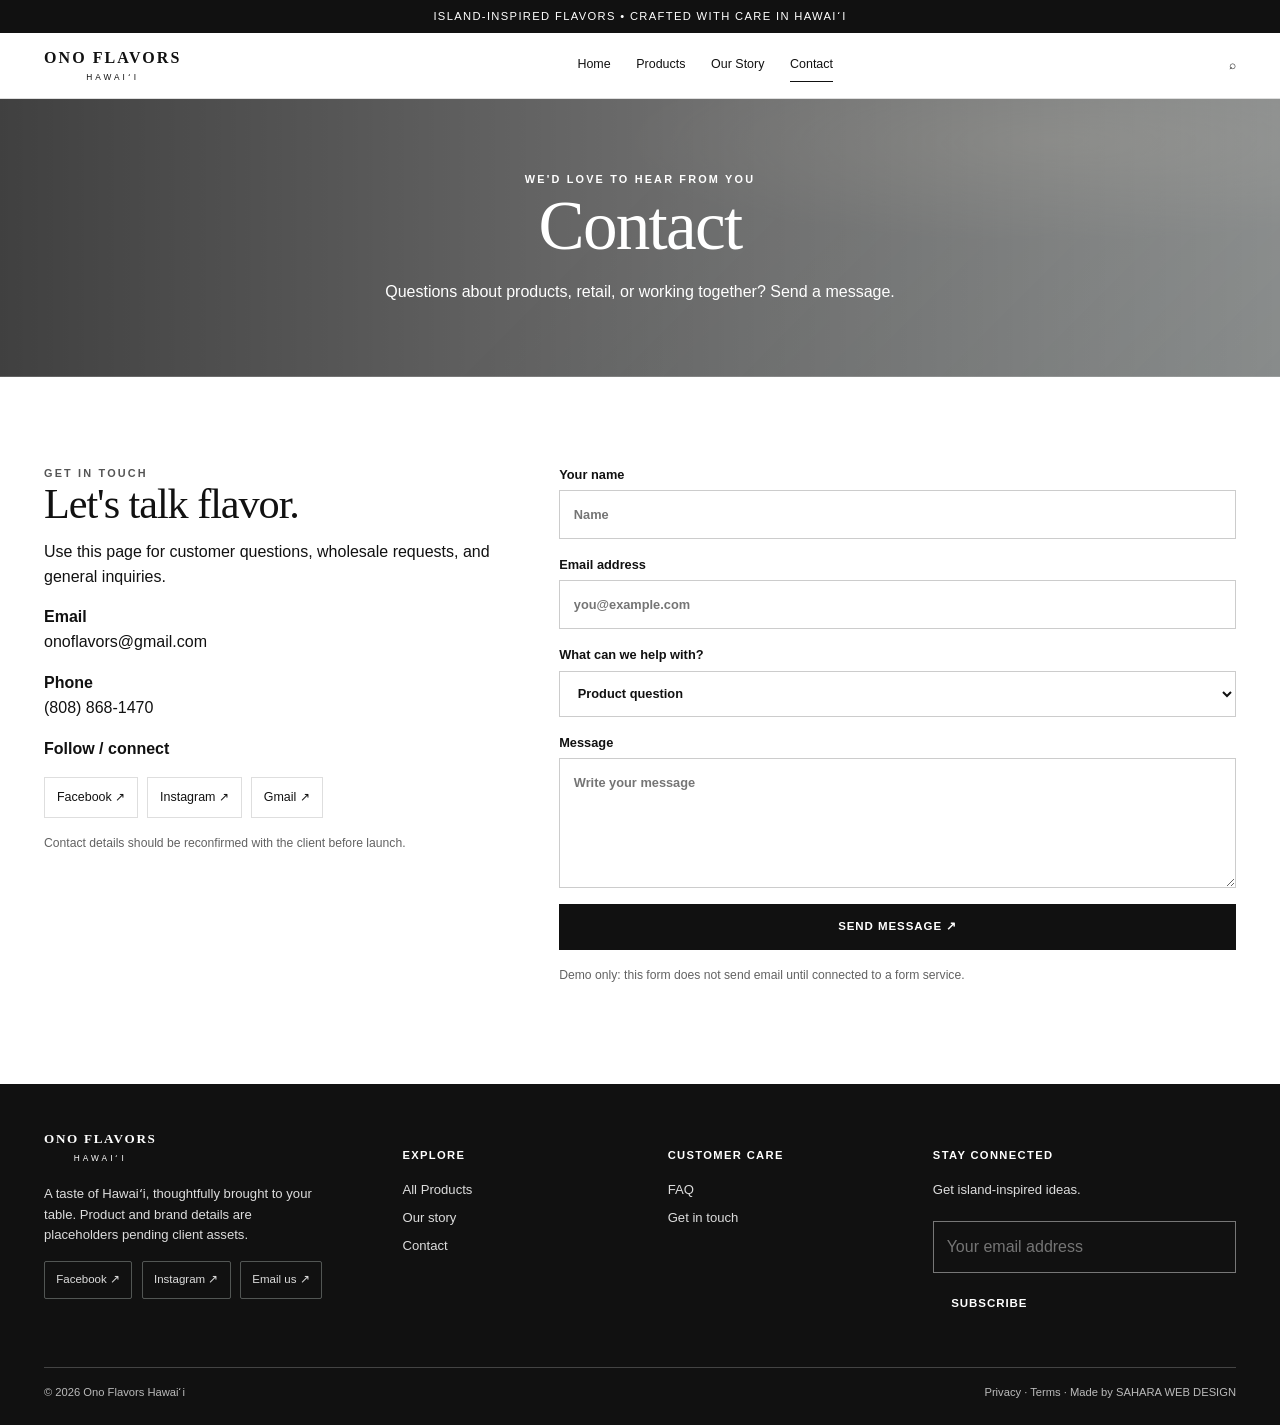
==== contact.html @ c67eb8cb "Add files via upload" ====
<!doctype html><html lang="en"><head><meta charset="utf-8"><meta name="viewport" content="width=device-width,initial-scale=1"><meta name="description" content="Ono Flavors Hawaiʻi — island-inspired salts, seasonings, and recipes."><title>Contact | Ono Flavors Hawaiʻi</title><link rel="stylesheet" href="assets/styles.css"></head><body>
<div class="announcement">Island-inspired flavors • Crafted with care in Hawaiʻi</div>
<header class="header"><nav class="nav" aria-label="Main navigation">
<button class="icon-button menu-toggle" data-menu-toggle aria-label="Open menu" aria-expanded="false">☰</button>
<a class="logo" href="index.html" aria-label="Ono Flavors Hawaii home">ONO FLAVORS<small>HAWAIʻI</small></a>
<div class="navlinks" data-nav-links>
<a href="index.html">Home</a><a href="shop.html">Products</a><a href="story.html">Our Story</a><a class="active" href="contact.html">Contact</a>
</div>
<div class="nav-actions"><a href="shop.html" aria-label="Search products">⌕</a></div>
</nav></header>

<main><section class="page-hero"><div class="eyebrow" style="color:#ffffff">We'd love to hear from you</div><h1 class="serif">Contact</h1><p>Questions about products, retail, or working together? Send a message.</p></section><section class="section"><div class="container"><div class="contact-layout"><div><div class="eyebrow">Get in touch</div><h2 class="serif">Let's talk flavor.</h2><p>Use this page for customer questions, wholesale requests, and general inquiries.</p><p><strong>Email</strong><br><a href="mailto:onoflavors@gmail.com">onoflavors@gmail.com</a></p><p><strong>Phone</strong><br><a href="tel:+18088681470">(808) 868-1470</a></p><p><strong>Follow / connect</strong></p><div class="contact-social"><a href="https://www.facebook.com/search/top?q=Ono%20Flavors%20Hawaii" target="_blank" rel="noopener noreferrer">Facebook ↗</a><a href="https://www.instagram.com/explore/search/keyword/?q=Ono%20Flavors%20Hawaii" target="_blank" rel="noopener noreferrer">Instagram ↗</a><a href="mailto:onoflavors@gmail.com">Gmail ↗</a></div><p class="small-note">Contact details should be reconfirmed with the client before launch.</p></div><form class="form" data-demo-form><div class="notice" data-form-notice role="status"></div><label>Your name<input name="name" required autocomplete="name" placeholder="Name"></label><label>Email address<input name="email" type="email" required autocomplete="email" placeholder="you@example.com"></label><label>What can we help with?<select name="topic"><option>Product question</option><option>Wholesale / retail</option><option>Order support</option><option>Other</option></select></label><label>Message<textarea name="message" required placeholder="Write your message"></textarea></label><button type="submit">Send message ↗</button><p class="small-note">Demo only: this form does not send email until connected to a form service.</p></form></div></div></section></main>

<footer class="footer"><div class="container"><div class="footer-grid">
<div><a class="logo" href="index.html" style="color:#ffffff;display:inline-block">ONO FLAVORS<small>HAWAIʻI</small></a><p style="margin-top:1rem;max-width:270px">A taste of Hawaiʻi, thoughtfully brought to your table. Product and brand details are placeholders pending client assets.</p>
<div class="social-links" aria-label="Social and contact links"><a href="https://www.facebook.com/search/top?q=Ono%20Flavors%20Hawaii" target="_blank" rel="noopener noreferrer">Facebook ↗</a><a href="https://www.instagram.com/explore/search/keyword/?q=Ono%20Flavors%20Hawaii" target="_blank" rel="noopener noreferrer">Instagram ↗</a><a href="mailto:onoflavors@gmail.com">Email us ↗</a></div></div>
<div><h4>Explore</h4><div class="footer-links"><a href="shop.html">All Products</a><a href="story.html">Our story</a><a href="contact.html">Contact</a></div></div>
<div><h4>Customer care</h4><div class="footer-links"><a href="faq.html">FAQ</a><a href="contact.html">Get in touch</a></div></div>
<div><h4>Stay connected</h4><p>Get island-inspired ideas.</p><form data-newsletter><input type="email" required placeholder="Your email address" aria-label="Your email address"><button type="submit">Subscribe</button></form></div>
</div><div class="copyright"><span>© 2026 Ono Flavors Hawaiʻi</span><span>Privacy · Terms · Made by SAHARA WEB DESIGN</span></div></div></footer>
<script src="assets/app.js"></script>
</body></html>
---- assets/styles.css ----
:root{--green:#073d38;--green2:#0b5148;--cream:#f7f4ed;--sand:#e9e1d2;--ink:#18312e;--muted:#667572;--white:#fff;--line:#dedbd2;--serif:Georgia,'Times New Roman',serif;--sans:Arial,Helvetica,sans-serif}
*{box-sizing:border-box}html{scroll-behavior:smooth}body{margin:0;background:var(--cream);color:var(--ink);font-family:var(--sans);line-height:1.55}img{max-width:100%;display:block}a{color:inherit;text-decoration:none}button,input,select,textarea{font:inherit}button,.button{border:0;cursor:pointer;display:inline-flex;align-items:center;justify-content:center;gap:.5rem;background:var(--green);color:white;padding:.85rem 1.15rem;text-transform:uppercase;letter-spacing:.08em;font-size:.72rem;font-weight:700;transition:.2s}button:hover,.button:hover{background:var(--green2);transform:translateY(-1px)}.button.outline{background:transparent;border:1px solid currentColor;color:inherit}.announcement{background:var(--green);color:#fff;text-align:center;padding:.48rem 1rem;font-size:.7rem;letter-spacing:.12em;text-transform:uppercase}.header{position:sticky;top:0;z-index:20;background:rgba(247,244,237,.97);border-bottom:1px solid var(--line);backdrop-filter:blur(10px)}.nav{max-width:1240px;margin:auto;padding:1rem 1.5rem;display:flex;align-items:center;justify-content:space-between;gap:1rem}.logo{font-family:var(--serif);font-size:1rem;letter-spacing:.13em;text-align:center;line-height:1.1;font-weight:bold;color:var(--green);white-space:nowrap}.logo small{display:block;font: .52rem var(--sans);letter-spacing:.36em;margin-top:.35rem}.navlinks{display:flex;gap:1.6rem;align-items:center;font-size:.78rem}.navlinks a{padding:.4rem 0;border-bottom:1px solid transparent}.navlinks a:hover,.navlinks a.active{border-color:var(--green)}.nav-actions{display:flex;gap:.9rem;align-items:center;font-size:.78rem}.icon-button{background:none;color:var(--green);padding:.35rem;letter-spacing:0;transform:none}.icon-button:hover{background:var(--sand);transform:none}.menu-toggle{display:none}.container{max-width:1240px;margin:auto;padding:0 1.5rem}.eyebrow{font-size:.68rem;letter-spacing:.2em;text-transform:uppercase;color:var(--green2);font-weight:bold}.serif{font-family:var(--serif);font-weight:400;line-height:1.1;letter-spacing:-.025em}h1,h2,h3,p{margin-top:0}h1{font-size:clamp(2.6rem,5.4vw,5rem);margin-bottom:1rem}h2{font-size:clamp(2rem,3.3vw,3.2rem);margin-bottom:.75rem}h3{font-size:1.25rem}.lead{font-size:1rem;max-width:34rem;color:#e9f0e8}.section{padding:5.5rem 0}.section-head{text-align:center;max-width:650px;margin:0 auto 2.5rem}.section-head p{color:var(--muted)}.hero{min-height:590px;display:flex;align-items:center;color:white;background:linear-gradient(90deg,rgba(3,35,32,.75),rgba(3,35,32,.08)),url('https://images.unsplash.com/photo-1500375592092-40eb2168fd21?auto=format&fit=crop&w=2000&q=85') center/cover}.hero-inner{max-width:1240px;width:100%;margin:auto;padding:5rem 1.5rem}.hero-copy{max-width:590px}.hero .eyebrow{color:#d7dfb6}.hero p{max-width:400px;margin-bottom:1.6rem}.button-row{display:flex;gap:.75rem;flex-wrap:wrap}.product-grid{display:grid;grid-template-columns:repeat(4,minmax(0,1fr));gap:1.25rem}.product-card{min-width:0}.product-photo{aspect-ratio:1/1.05;background:#e7e3da;display:flex;align-items:center;justify-content:center;overflow:hidden;position:relative}.product-photo img{width:100%;height:100%;object-fit:cover;transition:transform .4s}.product-card:hover .product-photo img{transform:scale(1.04)}.product-photo.placeholder{background:linear-gradient(145deg,#e5dfd1,#f4f0e8)}.jar{width:34%;height:54%;border-radius:13% 13% 10% 10%;background:linear-gradient(90deg,#aaa89f,#d0cdc3 35%,#aaa89f);position:relative;box-shadow:0 12px 24px #0001}.jar:before{content:"";position:absolute;top:-11%;left:12%;width:76%;height:13%;background:#777a72;border-radius:3px}.jar:after{content:"ONO\\A FLAVORS";white-space:pre;text-align:center;position:absolute;left:9%;right:9%;top:36%;padding:.5rem 0;background:#f4eee0;color:#21453d;font:700 clamp(6px,.8vw,11px) var(--serif);letter-spacing:.08em}.product-info{padding:.8rem 0}.product-info h3{font-size:.98rem;margin:0 0 .2rem}.product-info p{font-size:.82rem;color:var(--muted);margin:0 0 .65rem}.price{font-weight:700;font-size:.86rem}.product-info .button{margin-top:.7rem;width:100%;padding:.7rem}.split{display:grid;grid-template-columns:1fr 1fr;min-height:440px}.split-image{background:center/cover;min-height:360px}.split-copy{background:var(--green);color:#fff;padding:clamp(2rem,5vw,5rem);display:flex;flex-direction:column;justify-content:center}.split-copy p{max-width:440px;color:#dfe8df}.category-grid{display:grid;grid-template-columns:repeat(4,1fr);gap:1rem}.category{position:relative;min-height:210px;background:#d9d7cb;overflow:hidden;display:flex;align-items:end;padding:1.2rem;color:white}.category:before{content:"";position:absolute;inset:0;background:linear-gradient(0deg,#082e29c9,transparent 75%),var(--bg);background-size:cover;background-position:center;transition:transform .4s}.category:hover:before{transform:scale(1.04)}.category span{position:relative;font:1.5rem var(--serif)}.banner{padding:4rem 1.5rem;text-align:center;color:white;background:linear-gradient(#083b37a8,#083b37a8),url('https://images.unsplash.com/photo-1500375592092-40eb2168fd21?auto=format&fit=crop&w=1800&q=80') center/cover}.banner p{margin:.5rem auto 1.4rem;max-width:600px}.footer{background:#062f2c;color:#f6f1e7;padding:3rem 0 1.5rem}.footer-grid{display:grid;grid-template-columns:1.4fr 1fr 1fr 1.3fr;gap:2rem}.footer h4{font-size:.7rem;letter-spacing:.12em;text-transform:uppercase}.footer a,.footer p{font-size:.82rem;color:#cbd8d0}.footer-links{display:grid;gap:.5rem}.footer input{width:100%;padding:.8rem;border:1px solid #72908a;background:transparent;color:white;margin:.5rem 0}.copyright{border-top:1px solid #365b55;margin-top:2.5rem;padding-top:1rem;display:flex;justify-content:space-between;font-size:.7rem;color:#b9cbc3}.page-hero{padding:4.5rem 1rem;text-align:center;color:white;background:linear-gradient(#083b37a0,#083b37a0),url('https://images.unsplash.com/photo-1470770841072-f978cf4d019e?auto=format&fit=crop&w=1800&q=80') center/cover}.page-hero p{max-width:650px;margin:.5rem auto 0}.shop-layout{display:grid;grid-template-columns:220px 1fr;gap:2rem}.filters{border-right:1px solid var(--line);padding-right:1.4rem}.filters h3{font:1.2rem var(--serif)}.filter-option{display:flex;gap:.55rem;margin:.6rem 0;font-size:.85rem}.shop-toolbar{display:flex;align-items:center;justify-content:space-between;gap:1rem;margin-bottom:1.2rem}.shop-toolbar select{padding:.65rem;border:1px solid var(--line);background:transparent}.product-detail{display:grid;grid-template-columns:1.05fr 1fr;gap:4rem;align-items:start}.detail-image{aspect-ratio:1/1;background:#e7e3da;display:grid;place-items:center}.detail-copy{padding:1rem 0}.detail-copy h1{font-size:clamp(2.2rem,4vw,3.7rem)}.detail-copy .price{font-size:1.2rem}.detail-copy p{color:var(--muted)}.quantity{display:flex;align-items:center;gap:.7rem;margin:1.2rem 0}.quantity button{padding:.55rem .8rem;background:var(--sand);color:var(--green)}.quantity span{min-width:1.5rem;text-align:center}.detail-copy .button{width:100%;margin-bottom:1rem}.trust-list{display:grid;gap:.65rem;font-size:.82rem;margin:1.4rem 0}.tabs{display:flex;gap:1.5rem;border-bottom:1px solid var(--line);margin-top:3rem}.tabs button{background:none;color:var(--muted);padding:.8rem 0;border-bottom:2px solid transparent;letter-spacing:0;text-transform:none}.tabs button.active{border-color:var(--green);color:var(--green)}.story-layout{display:grid;grid-template-columns:1fr 1fr;gap:3rem;align-items:center}.story-image{min-height:480px;background:center/cover url('https://images.unsplash.com/photo-1470770841072-f978cf4d019e?auto=format&fit=crop&w=1200&q=80')}.value-grid{display:grid;grid-template-columns:repeat(3,1fr);gap:1.5rem;text-align:center;margin-top:3rem}.value-grid article{padding:1.5rem;border-top:1px solid var(--line)}.value-grid h3{font-family:var(--serif)}.recipe-grid{display:grid;grid-template-columns:repeat(3,1fr);gap:1.3rem}.recipe-photo{aspect-ratio:4/3;background:center/cover}.recipe-card h3{font:1.4rem var(--serif);margin:.8rem 0 .4rem}.recipe-card p{font-size:.86rem;color:var(--muted)}.contact-layout{display:grid;grid-template-columns:.8fr 1.2fr;gap:4rem}.form{display:grid;gap:1rem}.form label{font-size:.8rem;font-weight:bold}.form input,.form textarea,.form select{display:block;width:100%;margin-top:.35rem;padding:.85rem;border:1px solid var(--line);background:#fffdf8;color:var(--ink)}.form textarea{min-height:130px;resize:vertical}.notice{background:#e6eee5;padding:1rem;margin:1rem 0;color:var(--green);font-size:.9rem;display:none}.cart-empty{text-align:center;padding:4rem 1rem}.cart-table{width:100%;border-collapse:collapse}.cart-table td,.cart-table th{text-align:left;padding:1rem;border-bottom:1px solid var(--line)}.cart-table th{font-size:.7rem;text-transform:uppercase;letter-spacing:.1em}.cart-actions{display:flex;justify-content:space-between;gap:1rem;margin-top:1.5rem}.small-note{font-size:.76rem;color:var(--muted)}.mobile-only{display:none}
@media(max-width:900px){.navlinks{gap:.8rem}.product-grid{grid-template-columns:repeat(2,1fr)}.category-grid{grid-template-columns:repeat(2,1fr)}.footer-grid{grid-template-columns:repeat(2,1fr)}.product-detail{gap:2rem}.shop-layout{grid-template-columns:180px 1fr}.recipe-grid{grid-template-columns:repeat(2,1fr)}}
@media(max-width:680px){.announcement{font-size:.6rem}.nav{padding:.8rem 1rem}.menu-toggle{display:inline-flex}.navlinks{display:none;position:absolute;top:100%;left:0;right:0;background:var(--cream);padding:1rem 1.2rem 1.5rem;border-bottom:1px solid var(--line);flex-direction:column;align-items:stretch;gap:.2rem}.navlinks.open{display:flex}.navlinks a{padding:.75rem 0}.nav-actions{gap:.4rem}.logo{font-size:.85rem}.container{padding:0 1rem}.hero{min-height:590px;background-position:58% center}.hero-inner{padding:4rem 1rem}.lead{font-size:.92rem}.section{padding:3.6rem 0}.section-head{margin-bottom:1.8rem}.product-grid{gap:1rem}.product-info h3{font-size:.88rem}.product-info .button{font-size:.62rem}.split{grid-template-columns:1fr}.split-image{min-height:280px}.split-copy{padding:2.5rem 1.2rem}.category-grid{gap:.65rem}.category{min-height:160px;padding:.8rem}.category span{font-size:1.2rem}.footer-grid{grid-template-columns:1fr 1fr;gap:1.8rem 1rem}.footer-grid>div:first-child,.footer-grid>div:last-child{grid-column:1/-1}.copyright{gap:1rem;flex-direction:column}.page-hero{padding:3.5rem 1rem}.shop-layout{grid-template-columns:1fr}.filters{border-right:0;border-bottom:1px solid var(--line);padding:0 0 1rem}.filter-row{display:flex;flex-wrap:wrap;gap:.5rem 1rem}.filter-option{margin:.2rem 0}.shop-toolbar{align-items:flex-start;flex-direction:column}.product-detail{grid-template-columns:1fr;gap:1rem}.detail-image{max-height:420px}.detail-copy{padding:0}.story-layout,.contact-layout{grid-template-columns:1fr;gap:2rem}.story-image{min-height:300px;order:-1}.value-grid{grid-template-columns:1fr;gap:0}.recipe-grid{grid-template-columns:1fr}.tabs{gap:.9rem;overflow:auto}.tabs button{white-space:nowrap}.cart-table th:nth-child(2),.cart-table td:nth-child(2){display:none}.cart-actions{flex-direction:column}.mobile-only{display:block}.desktop-only{display:none}}


/* October refresh: Hawaiian coastline + natural salt editorial direction */
.page-hero{
  position:relative;isolation:isolate;overflow:hidden;
  background-image:linear-gradient(90deg,rgba(4,43,39,.78),rgba(4,43,39,.48)),url('https://images.unsplash.com/photo-1500375592092-40eb2168fd21?auto=format&fit=crop&w=2000&q=88');
  background-position:center 54%;
}
.page-hero:after{content:"";position:absolute;inset:0;z-index:-1;pointer-events:none;opacity:.28;background:radial-gradient(ellipse at 82% 15%,rgba(238,232,207,.32),transparent 30%),linear-gradient(135deg,transparent 45%,rgba(8,48,43,.3));}
.story-page-hero{padding:5.2rem 1rem 5rem;background-image:linear-gradient(90deg,rgba(3,39,35,.73),rgba(3,39,35,.35)),url('https://images.unsplash.com/photo-1500375592092-40eb2168fd21?auto=format&fit=crop&w=2200&q=90');background-position:center 58%;}
.story-page-hero h1{font-size:clamp(3rem,6.5vw,5.8rem);text-shadow:0 2px 20px rgba(0,0,0,.16)}
.story-image{position:relative;min-height:480px;background-image:linear-gradient(0deg,rgba(4,43,39,.08),rgba(4,43,39,.02)),url('https://images.unsplash.com/photo-1518110925495-5fe2fda0442c?auto=format&fit=crop&w=1400&q=88');background-position:center;background-size:cover;}
.story-image:after{content:"";position:absolute;inset:0;border:1px solid rgba(255,255,255,.28);pointer-events:none}
.social-links{display:flex;flex-wrap:wrap;gap:.6rem;margin-top:1rem}
.social-links a{display:inline-flex;align-items:center;gap:.35rem;border:1px solid rgba(203,216,208,.35);padding:.55rem .7rem;color:#f6f1e7;border-radius:2px;font-size:.72rem;transition:background .2s,border-color .2s}
.social-links a:hover{background:rgba(255,255,255,.08);border-color:#cbd8d0}
.social-note{font-size:.68rem;color:#b9cbc3;display:block;margin-top:.55rem;line-height:1.5}
@media(max-width:680px){
  .story-page-hero{padding:3.6rem 1rem 3.5rem;background-position:57% center}
  .story-page-hero h1{font-size:clamp(2.8rem,13vw,4.2rem)}
  .page-hero p{font-size:.92rem;max-width:32rem}
  .story-image{min-height:270px;order:-1}
  .social-links{gap:.45rem}
  .social-links a{font-size:.68rem;padding:.55rem .6rem}
}

.contact-social{display:flex;flex-wrap:wrap;gap:.55rem;margin:.5rem 0 1rem}.contact-social a{font-size:.78rem;padding:.6rem .75rem;border:1px solid var(--line);color:var(--green)}.contact-social a:hover{background:var(--sand)}

/* Product collection introduction panels */
.intro-grid{display:grid;grid-template-columns:repeat(2,minmax(0,1fr));gap:1rem;margin-top:2rem}.intro-grid article{padding:1.5rem;border:1px solid var(--line);background:rgba(255,255,255,.32)}.intro-grid h3{margin:0 0 .65rem;font-family:Georgia,serif;font-size:1.35rem}.intro-grid p{margin:0;color:var(--muted);line-height:1.7}.collection-intros{padding-bottom:2rem}@media(max-width:650px){.intro-grid{grid-template-columns:1fr}.intro-grid article{padding:1.2rem}}

/* Product collection clarity and consistent card alignment */
.product-collection{margin:0 0 clamp(3rem,6vw,5rem);scroll-margin-top:2rem}
.collection-heading{display:flex;align-items:end;justify-content:space-between;gap:1.5rem;padding:0 0 1.25rem;margin:0 0 1.4rem;border-bottom:1px solid var(--line)}
.collection-heading .eyebrow{margin-bottom:.4rem}
.collection-heading h2{font-size:clamp(1.7rem,2.6vw,2.4rem);margin:0 0 .4rem}
.collection-heading p:not(.eyebrow){margin:0;color:var(--muted);max-width:620px}
.collection-count{white-space:nowrap;color:var(--muted);font-size:.85rem;padding-bottom:.25rem}
.product-collection .product-grid{display:grid;grid-template-columns:repeat(4,minmax(0,1fr));gap:1.5rem;align-items:stretch}
.product-collection .product-card{display:flex;flex-direction:column;height:100%;min-width:0}
.product-collection .product-photo{width:100%;aspect-ratio:1/1;flex-shrink:0}
.product-collection .product-info{display:flex;flex-direction:column;align-items:stretch;flex:1;padding:1rem 0 0}
.product-collection .product-info .eyebrow{min-height:2.4em;line-height:1.3;margin-bottom:.55rem}
.product-collection .product-info h3{min-height:2.6em;line-height:1.3;margin-bottom:.55rem}
.product-collection .product-info>p:not(.eyebrow){flex:1;line-height:1.55;margin-bottom:1rem}
.product-collection .price{margin-top:auto;padding-top:.25rem}
.product-collection .product-info .button{margin-top:.85rem;min-height:3.25rem;display:flex;align-items:center;justify-content:center}
@media(max-width:1100px){.product-collection .product-grid{grid-template-columns:repeat(3,minmax(0,1fr));gap:1.25rem}}
@media(max-width:760px){.shop-layout{grid-template-columns:1fr;gap:1.5rem}.filters{border-right:0;border-bottom:1px solid var(--line);padding:0 0 1.25rem}.filter-row{display:grid;grid-template-columns:repeat(2,minmax(0,1fr));gap:.15rem 1rem}.collection-heading{align-items:flex-start;flex-direction:column;gap:.65rem}.collection-count{padding:0}.product-collection .product-grid{grid-template-columns:repeat(2,minmax(0,1fr));gap:1.25rem 1rem}.product-collection .product-info .eyebrow{font-size:.68rem;min-height:0}.product-collection .product-info h3{font-size:.98rem;min-height:2.5em}.product-collection .product-info>p:not(.eyebrow){font-size:.82rem}.product-collection .product-info .button{font-size:.75rem;padding:.7rem .45rem}}
@media(max-width:420px){.product-collection .product-grid{grid-template-columns:1fr}.product-collection .product-card{display:grid;grid-template-columns:112px minmax(0,1fr);gap:.9rem;align-items:start}.product-collection .product-photo{aspect-ratio:1;width:112px}.product-collection .product-info{padding:0}.product-collection .product-info .eyebrow{min-height:0}.product-collection .product-info h3{min-height:0}.product-collection .product-info>p:not(.eyebrow){font-size:.8rem}.product-collection .product-info .button{min-height:2.8rem}}


/* Approved direction: monochrome brand system with island photography kept natural. */
:root{--green:#111111;--green2:#333333;--cream:#ffffff;--sand:#eeeeee;--ink:#111111;--muted:#626262;--white:#ffffff;--line:#dedede}
body{background:#fff;color:#111}
button,.button{background:#111;color:#fff}
button:hover,.button:hover{background:#333}
.button.outline{background:transparent;color:inherit;border-color:currentColor}
.announcement{background:#111;color:#fff}
.header{background:rgba(255,255,255,.97);border-bottom-color:#dedede}
.logo{color:#111}
.navlinks a:hover,.navlinks a.active{border-color:#111}
.icon-button{color:#111}
.icon-button:hover{background:#eee}
.eyebrow{color:#555}
.hero{background-image:linear-gradient(90deg,rgba(0,0,0,.76),rgba(0,0,0,.15)),url('https://images.unsplash.com/photo-1500375592092-40eb2168fd21?auto=format&fit=crop&w=2000&q=85')}
.hero .eyebrow,.split-copy .eyebrow,.banner .eyebrow{color:#fff!important}
.lead{color:#f1f1f1}
.product-photo.placeholder{background:#f2f2f2;border:1px solid #e3e3e3}
.product-photo.placeholder .jar{display:none}
.product-photo.placeholder:after{content:'PRODUCT PHOTO';font-size:.65rem;letter-spacing:.18em;color:#777}
.split-copy{background:#111;color:#fff}
.split-copy p{color:#e0e0e0}
.category{background:#d8d8d8}
.category:before{background:linear-gradient(0deg,#000c,transparent 75%),var(--bg);background-size:cover;background-position:center;filter:grayscale(100%)}
.banner{background-image:linear-gradient(#0009,#0009),url('https://images.unsplash.com/photo-1500375592092-40eb2168fd21?auto=format&fit=crop&w=1800&q=80')}
.footer{background:#111;color:#fff}
.footer a,.footer p{color:#ddd}
.footer input{border-color:#777;color:#fff}
.copyright{border-color:#444;color:#bbb}
.page-hero,.story-page-hero{background-image:linear-gradient(90deg,rgba(0,0,0,.75),rgba(0,0,0,.42)),url('https://images.unsplash.com/photo-1500375592092-40eb2168fd21?auto=format&fit=crop&w=2000&q=88');filter:none}
.story-image{background-image:linear-gradient(0deg,rgba(0,0,0,.12),rgba(0,0,0,.02)),url('https://images.unsplash.com/photo-1518110925495-5fe2fda0442c?auto=format&fit=crop&w=1400&q=88')}
.intro-grid article{background:#fff;border-color:#ddd}
.contact-social a{color:#111}
.contact-social a:hover{background:#eee}
.form input,.form textarea,.form select{background:#fff;color:#111;border-color:#ccc}
.notice{background:#f0f0f0;color:#111}
.quantity button{background:#eee;color:#111}
.tabs button.active{border-color:#111;color:#111}
.navlinks{color:#111}
@media(max-width:680px){.navlinks{background:#fff}}

/* Product page category navigation — cards remain unchanged. */
.collection-nav{position:sticky;top:72px;z-index:15;background:#fff;border-bottom:1px solid #ddd;border-top:1px solid #eee}
.collection-nav-inner{max-width:1240px;margin:0 auto;padding:.85rem 1.5rem;display:flex;align-items:center;justify-content:center;gap:clamp(1rem,3vw,2.5rem);overflow-x:auto;scrollbar-width:thin}
.collection-nav a{flex:0 0 auto;font-size:.76rem;font-weight:700;letter-spacing:.025em;padding:.35rem 0;border-bottom:2px solid transparent;white-space:nowrap}
.collection-nav a:hover,.collection-nav a:focus-visible{border-color:#111}
.product-listing{padding-top:2.25rem}
.product-collection{scroll-margin-top:140px}
@media(max-width:680px){.collection-nav{top:60px}.collection-nav-inner{justify-content:flex-start;padding:.75rem 1rem;gap:1.35rem}.collection-nav a{font-size:.72rem}.product-listing{padding-top:1.5rem}}

/* Products page hero: restrained black-and-white layout */
.products-hero{background:#fff;color:#111;border-bottom:1px solid #e4e4e4;min-height:590px;display:flex;align-items:center;padding:5rem 1.5rem}
.products-hero-inner{max-width:1240px;margin:0 auto}
.products-hero .eyebrow{color:#555;margin-bottom:.45rem;letter-spacing:.16em;font-size:.75rem;font-weight:700}
.products-hero h1{font-size:clamp(2.6rem,5vw,4.6rem);margin:0 0 .7rem;max-width:800px}
.products-hero p:last-child{max-width:650px;color:#555;margin:0;font-size:1.05rem;line-height:1.7}
@media(max-width:680px){.products-hero{min-height:590px;padding:4rem 1rem}.products-hero h1{font-size:clamp(2.4rem,10vw,3.4rem)}.products-hero p:last-child{font-size:.95rem}}

/* Center product cards within each collection, including collections with fewer items. */
.product-collection .product-grid{grid-template-columns:repeat(auto-fit,minmax(min(100%,240px),260px));justify-content:center;}
@media(max-width:760px){.product-collection .product-grid{grid-template-columns:repeat(2,minmax(0,260px));justify-content:center;}}
@media(max-width:420px){.product-collection .product-grid{grid-template-columns:minmax(0,1fr);justify-content:center;}}

/* Our Story page layout pass: homepage-height hero; client photo to be supplied later. */
.story-page-hero{position:relative;min-height:590px;padding:5rem 1.5rem;display:flex;align-items:center;justify-content:center;text-align:center;color:#111;background:#fff;border-bottom:1px solid #dedede;}
.story-page-hero:after{display:none}
.story-hero-inner{max-width:900px;margin:0 auto}
.story-page-hero .eyebrow{color:#555}
.story-page-hero h1{font-size:clamp(3rem,6.5vw,5.8rem);text-shadow:none;margin-bottom:1rem}
.story-page-hero p{max-width:650px;margin:.5rem auto 0;color:#555;font-size:1.05rem}
.story-image{min-height:480px;background:#f2f2f2;border:1px solid #dedede}
.story-image:after{content:'PHOTO TO BE ADDED';display:flex;align-items:center;justify-content:center;color:#777;font-size:.7rem;letter-spacing:.18em;border:0}
@media(max-width:680px){.story-page-hero{min-height:590px;padding:4rem 1rem}.story-page-hero h1{font-size:clamp(2.8rem,13vw,4.2rem)}.story-page-hero p{font-size:.92rem}.story-image{min-height:300px}}

.story-closing{margin:clamp(3rem,7vw,6rem) auto 0;max-width:760px;text-align:center;padding:clamp(2rem,5vw,4rem) 1.5rem;border-top:1px solid var(--line,#d8d8d8)}.story-closing p{max-width:620px;margin:1rem auto;line-height:1.7}
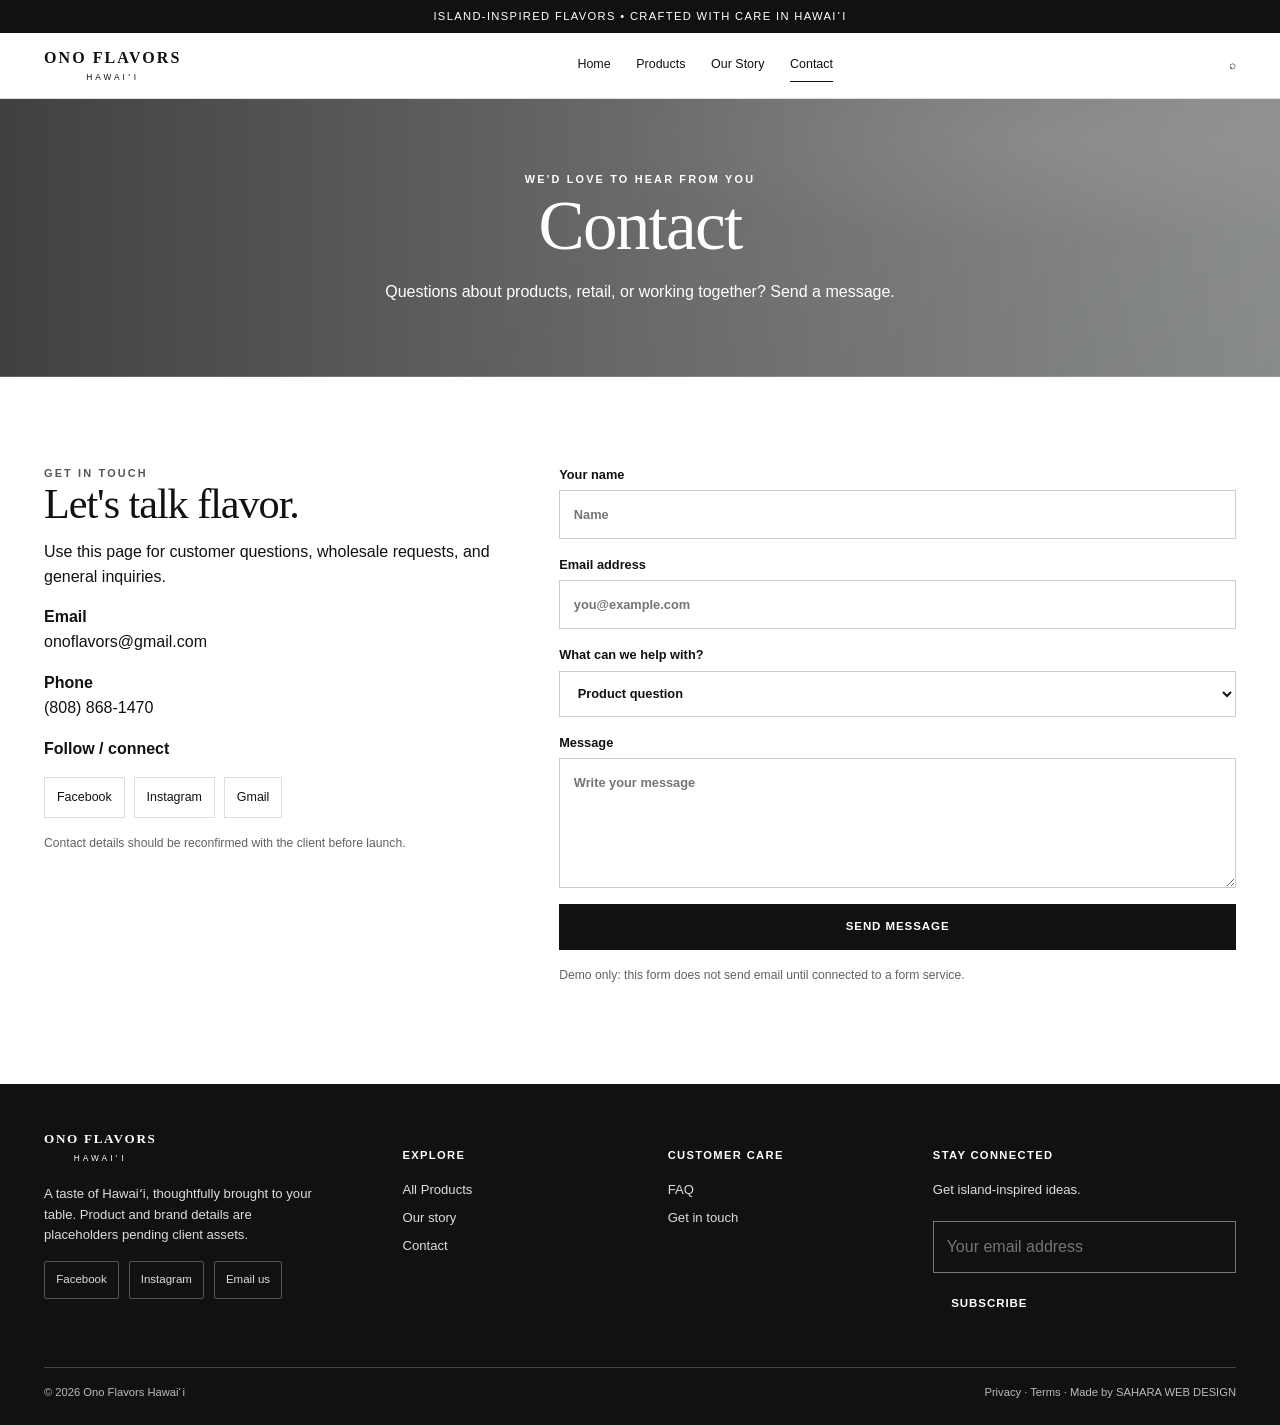
==== commit 8ccdb8b6: "Remove external-link arrow symbols" ====
--- a/contact.html
+++ b/contact.html
@@ -9,11 +9,11 @@
 <div class="nav-actions"><a href="shop.html" aria-label="Search products">⌕</a></div>
 </nav></header>
 
-<main><section class="page-hero"><div class="eyebrow" style="color:#ffffff">We'd love to hear from you</div><h1 class="serif">Contact</h1><p>Questions about products, retail, or working together? Send a message.</p></section><section class="section"><div class="container"><div class="contact-layout"><div><div class="eyebrow">Get in touch</div><h2 class="serif">Let's talk flavor.</h2><p>Use this page for customer questions, wholesale requests, and general inquiries.</p><p><strong>Email</strong><br><a href="mailto:onoflavors@gmail.com">onoflavors@gmail.com</a></p><p><strong>Phone</strong><br><a href="tel:+18088681470">(808) 868-1470</a></p><p><strong>Follow / connect</strong></p><div class="contact-social"><a href="https://www.facebook.com/search/top?q=Ono%20Flavors%20Hawaii" target="_blank" rel="noopener noreferrer">Facebook ↗</a><a href="https://www.instagram.com/explore/search/keyword/?q=Ono%20Flavors%20Hawaii" target="_blank" rel="noopener noreferrer">Instagram ↗</a><a href="mailto:onoflavors@gmail.com">Gmail ↗</a></div><p class="small-note">Contact details should be reconfirmed with the client before launch.</p></div><form class="form" data-demo-form><div class="notice" data-form-notice role="status"></div><label>Your name<input name="name" required autocomplete="name" placeholder="Name"></label><label>Email address<input name="email" type="email" required autocomplete="email" placeholder="you@example.com"></label><label>What can we help with?<select name="topic"><option>Product question</option><option>Wholesale / retail</option><option>Order support</option><option>Other</option></select></label><label>Message<textarea name="message" required placeholder="Write your message"></textarea></label><button type="submit">Send message ↗</button><p class="small-note">Demo only: this form does not send email until connected to a form service.</p></form></div></div></section></main>
+<main><section class="page-hero"><div class="eyebrow" style="color:#ffffff">We'd love to hear from you</div><h1 class="serif">Contact</h1><p>Questions about products, retail, or working together? Send a message.</p></section><section class="section"><div class="container"><div class="contact-layout"><div><div class="eyebrow">Get in touch</div><h2 class="serif">Let's talk flavor.</h2><p>Use this page for customer questions, wholesale requests, and general inquiries.</p><p><strong>Email</strong><br><a href="mailto:onoflavors@gmail.com">onoflavors@gmail.com</a></p><p><strong>Phone</strong><br><a href="tel:+18088681470">(808) 868-1470</a></p><p><strong>Follow / connect</strong></p><div class="contact-social"><a href="https://www.facebook.com/search/top?q=Ono%20Flavors%20Hawaii" target="_blank" rel="noopener noreferrer">Facebook </a><a href="https://www.instagram.com/explore/search/keyword/?q=Ono%20Flavors%20Hawaii" target="_blank" rel="noopener noreferrer">Instagram </a><a href="mailto:onoflavors@gmail.com">Gmail </a></div><p class="small-note">Contact details should be reconfirmed with the client before launch.</p></div><form class="form" data-demo-form><div class="notice" data-form-notice role="status"></div><label>Your name<input name="name" required autocomplete="name" placeholder="Name"></label><label>Email address<input name="email" type="email" required autocomplete="email" placeholder="you@example.com"></label><label>What can we help with?<select name="topic"><option>Product question</option><option>Wholesale / retail</option><option>Order support</option><option>Other</option></select></label><label>Message<textarea name="message" required placeholder="Write your message"></textarea></label><button type="submit">Send message </button><p class="small-note">Demo only: this form does not send email until connected to a form service.</p></form></div></div></section></main>
 
 <footer class="footer"><div class="container"><div class="footer-grid">
 <div><a class="logo" href="index.html" style="color:#ffffff;display:inline-block">ONO FLAVORS<small>HAWAIʻI</small></a><p style="margin-top:1rem;max-width:270px">A taste of Hawaiʻi, thoughtfully brought to your table. Product and brand details are placeholders pending client assets.</p>
-<div class="social-links" aria-label="Social and contact links"><a href="https://www.facebook.com/search/top?q=Ono%20Flavors%20Hawaii" target="_blank" rel="noopener noreferrer">Facebook ↗</a><a href="https://www.instagram.com/explore/search/keyword/?q=Ono%20Flavors%20Hawaii" target="_blank" rel="noopener noreferrer">Instagram ↗</a><a href="mailto:onoflavors@gmail.com">Email us ↗</a></div></div>
+<div class="social-links" aria-label="Social and contact links"><a href="https://www.facebook.com/search/top?q=Ono%20Flavors%20Hawaii" target="_blank" rel="noopener noreferrer">Facebook </a><a href="https://www.instagram.com/explore/search/keyword/?q=Ono%20Flavors%20Hawaii" target="_blank" rel="noopener noreferrer">Instagram </a><a href="mailto:onoflavors@gmail.com">Email us </a></div></div>
 <div><h4>Explore</h4><div class="footer-links"><a href="shop.html">All Products</a><a href="story.html">Our story</a><a href="contact.html">Contact</a></div></div>
 <div><h4>Customer care</h4><div class="footer-links"><a href="faq.html">FAQ</a><a href="contact.html">Get in touch</a></div></div>
 <div><h4>Stay connected</h4><p>Get island-inspired ideas.</p><form data-newsletter><input type="email" required placeholder="Your email address" aria-label="Your email address"><button type="submit">Subscribe</button></form></div>
